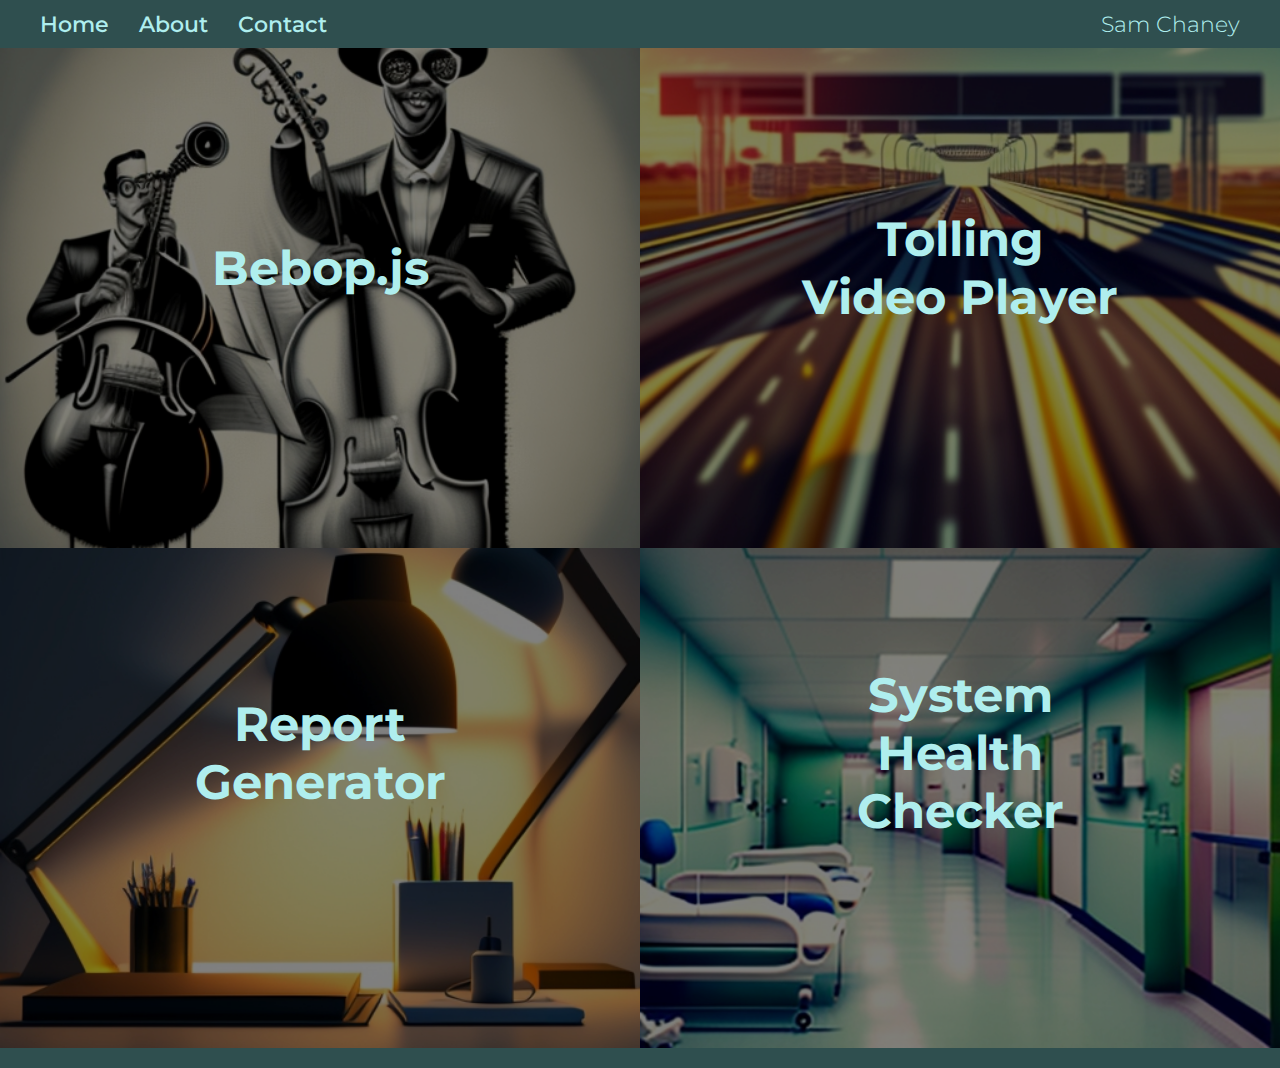
==== public_html/index.html @ 0c4fa0c6 "Initial commit" ====
<!DOCTYPE html>
<html>
<head>
    <title>TheRealSamChaney.com</title>
    <link rel="icon"  type="image/x-icon" href="/images/favicon.ico">
    <link rel="preconnect" href="https://fonts.googleapis.com">
    <link rel="preconnect" href="https://fonts.gstatic.com" crossorigin>
    <link href="https://fonts.googleapis.com/css2?family=Montserrat:ital,wght@0,100;0,200;0,300;0,400;0,700;1,100;1,200;1,400;1,700&display=swap" rel="stylesheet"> 
    <link rel="stylesheet" href="style.css" >
</head>

<body>
    <div class="container">
        <div class="nav">
            <div class="left">
                <div class="nav-link">
                    <a href="index.html">home</a>
                </div>
                <div class="nav-link">
                    <a href="about.html">about</a>
                </div>
                <div class="nav-link">
                    <a href="contact.html">contact</a>
                </div>

            </div>
            <div class="right">
                <div class="brand">
                    <div>sam chaney</div>
                </div>
            </div>
        </div>

        <div class="content">
            <!--#echo var="DATE_LOCAL" --> 

            <div class="portfolio-items">

                <a href="bebop.html">
                    <div class="portfolio-item">
                        <div class="portfolio-background" style="background-image:url(images/aijazz.jpg)">
                        </div>
                        
                        <div class="portfolio-content">
                            <div class="portfolio-logo">
                                <!-- <img src="images/bebopIcon.png"> -->
                                Bebop.js
                            </div>
                            <div class="portfolio-subtitle">
                                JavaScript jazz generator
                            </div>
                        </div>
                    </div>
                </a>

                <a href="tollingaudit.html">

                    <div class="portfolio-item">
                        
                        <div class="portfolio-background" style="background-image:url(images/aitollpoint.jpg)">
                        </div>
                        
                        <div class="portfolio-content">
                            <div class="portfolio-logo">
                                Tolling Video Player
                            </div>
                            <div class="portfolio-subtitle">
                                .NET video player for auditing tolling systems
                            </div>
                        </div>
                    </div>
                </a>

                <a href="tollingreport.html">
                    <div class="portfolio-item">
                        <div class="portfolio-background" style="background-image:url(images/aireports.jpg)">
                        </div>
                        
                        <div class="portfolio-content">
                            <div class="portfolio-logo">
                                Report Generator
                            </div>
                            <div class="portfolio-subtitle">
                                Django web app to automatically generate customer reports 
                            </div>
                        </div>
                    </div>
                </a>

                <a href="tollingdevice.html">
                    <div class="portfolio-item">
                        <div class="portfolio-background" style="background-image:url(images/aihospital.jpg)">
                        </div>
                        
                        <div class="portfolio-content">
                            <div class="portfolio-logo">
                                System Health Checker
                            </div>
                            <div class="portfolio-subtitle">
                                Python app to check health of hundreds of devices in a snap
                            </div>
                        </div>
                    </div>
                </a>


            </div>

        </div>
    </div>

</body>

<script>
    const portfolioItems = document.querySelectorAll('.portfolio-item'); 

    portfolioItems.forEach(portfoioItem => {
        portfoioItem.addEventListener('mouseover', () =>{portfoioItem.childNodes[1].classList.add('img-darken');})
        portfoioItem.addEventListener('mouseout', () =>{portfoioItem.childNodes[1].classList.remove('img-darken');})
    })
</script>

</html>
---- public_html/style.css ----
:root {
    --background-color: darkslategray;
    --main-color: paleturquoise;
    --accent-color: mediumslateblue;
    --accent-opposite: gold;
    --nav-font-size: 1.4em;
    --main-font-size: 1.1em;
    --transition-time: .8s;
    --margin: 10px;
    --margin-body: 20px;
    --logo-font-size: xxx-large;
    --subtitle-font-weight: 600;
    --button-background-color: dimgray;
    --button-hover-color: darkslategray
}

/****** Main Styles ******/

body {
    margin:var(--margin-body);
    margin-top: 0px;
    background-color :var(--background-color);
    color: var(--main-color);
    font-family: 'Montserrat', Helvetica, sans-serif;
}

.container {
    display: grid;
    grid-template-columns: 1fr; /* fractional unit */
}

.content {
    font-size: var(--main-font-size); 
}

p { 
    font-size: var(--main-font-size);
    text-indent: 2em;
}

a {
    color: var(--main-color);
    transition: color var(--transition-time);
}

a:hover {
    color: var(--accent-color);
}

.note {
    font-size: .9em !important;
}

/****** Nav Styles ******/

.left {
    display: flex;
}

.right {
    display: flex;
    font-weight: 300;
}

.brand {
    margin-right: var(--margin);
    /* display: flex; */
    font-size: var(--nav-font-size);
}

.nav {
    display: flex;
    font-weight: 550;
    justify-content:space-between;
    text-transform: capitalize;
    margin: var(--margin);
}

.nav > .left > div {
    margin-right: 20px;
    font-size: var(--nav-font-size);
}

.nav-link {
    height: 22px;
    border-bottom: 2px solid transparent; /*hidden underline is necessary to stop stuff shifting around or jarring pop-in when visible one appears */
    transition: border-bottom var(--transition-time);
    margin-inline: var(--margin);
    font-size: var(--nav-font-size);
}

.nav-link:hover { /*this is a psuedo state*/
    border-bottom: 2px solid var(--accent-color);/*this is the definition of the bottom border once it becomes visible*/
}

.nav-link a {
    color: var(--main-color);
    text-decoration: none;
    transition: color var(--transition-time)
}

.nav-link a:hover {
    color: var(--accent-color);
}

/****** Portfolio Styles ******/
.portfolio-items {
    margin-left: calc(-1 * var(--margin-body));
    margin-right: calc(-1 * var(--margin-body));
    display: grid;
    grid-template-columns: 1fr 1fr; /* Add more for more portfolio item columns */
}

.portfolio-item {
    position: relative;
}

.portfolio-background {
    filter:brightness(.5);
    height: 500px;
    width: 100%;
    background-size: cover;
    background-position: center;
    background-repeat: no-repeat;
}

.portfolio-content {
    position: absolute;
    top: 50%;
    left: 50%;
    transform: translate(-50%, -50%);
    text-align: center;
}

.portfolio-logo { /* This is for text-based logos */
    font-weight: 700;
    color: var(--main-color);
    font-size:var(--logo-font-size);
}

.portfolio-logo img {
    width: 50%;
    margin-bottom: 10px;
}

.portfolio-content .portfolio-subtitle {
    font-weight: var(--subtitle-font-weight);
    transition: 1s;
    font-size:var(--nav-font-size);
    /* margin: 10rem; */
    color: transparent;
}

.portfolio-content:hover .portfolio-subtitle {
    font-weight: var(--subtitle-font-weight);
    color: var(--main-color)
}

.img-darken { /* Use JavaScript to call this on hover events */
    transition: 1s;
    filter: brightness(.2);
}

/***** About Page Styles ****/
.columns {
    display: grid;
    grid-template-columns: 1fr 1fr;
    /* border: 1px solid rgb(255, 0, 0); */
    /* padding-right: 60px; */
    /* column-gap: 50; */
    padding-right: 200px;
    padding-left: 0px;

}

.column {
    display: flex;
    flex-wrap: wrap; /* this fixes children of column having flex and being in a single row */
    justify-content: center;
    align-content: center;
    /* border: 1px solid black; */
}

.profile-img img {
    max-width: 500px; /*% refers to grid*/
    /* border: 1px solid black; */
}

.profile-content h1 {
    color: var(--main-color);
}

/* Bebop Style */

input[type = "radio"]{
opacity: 0;
width: 0;
margin: 0;
}

input[type = "radio"]:checked + label.radioLabel{ /*Selected button*/
    outline-color: var(--accent-color);
	outline-style: solid;
	background-color: var(--button-background-color);
}
label.radioLabel:hover {
	background-color: var(--button-hover-color);
}
label.radioLabel {
	outline-color: var(--main-color);
	outline-style: solid;
	background-color: var(--button-background-color);
	box-sizing: border-box;
	padding:3px;
	position: relative;
	line-height: 20px;
	display: inline-block;
	margin-top: 15px;
	transition:1s;
}
button {
	border:none;
}
.button:hover {
	background-color: var(--button-hover-color);
}
.button {
	outline-color: var();
	outline-style: solid;
	background-color: var(--button-background-color);
	color:var(--main-color);
	box-sizing: border-box;
	padding:3px;
	position: relative;
	line-height: 20px;
	display: inline-block;
	margin-top: 15px;
	transition: 1s;
}
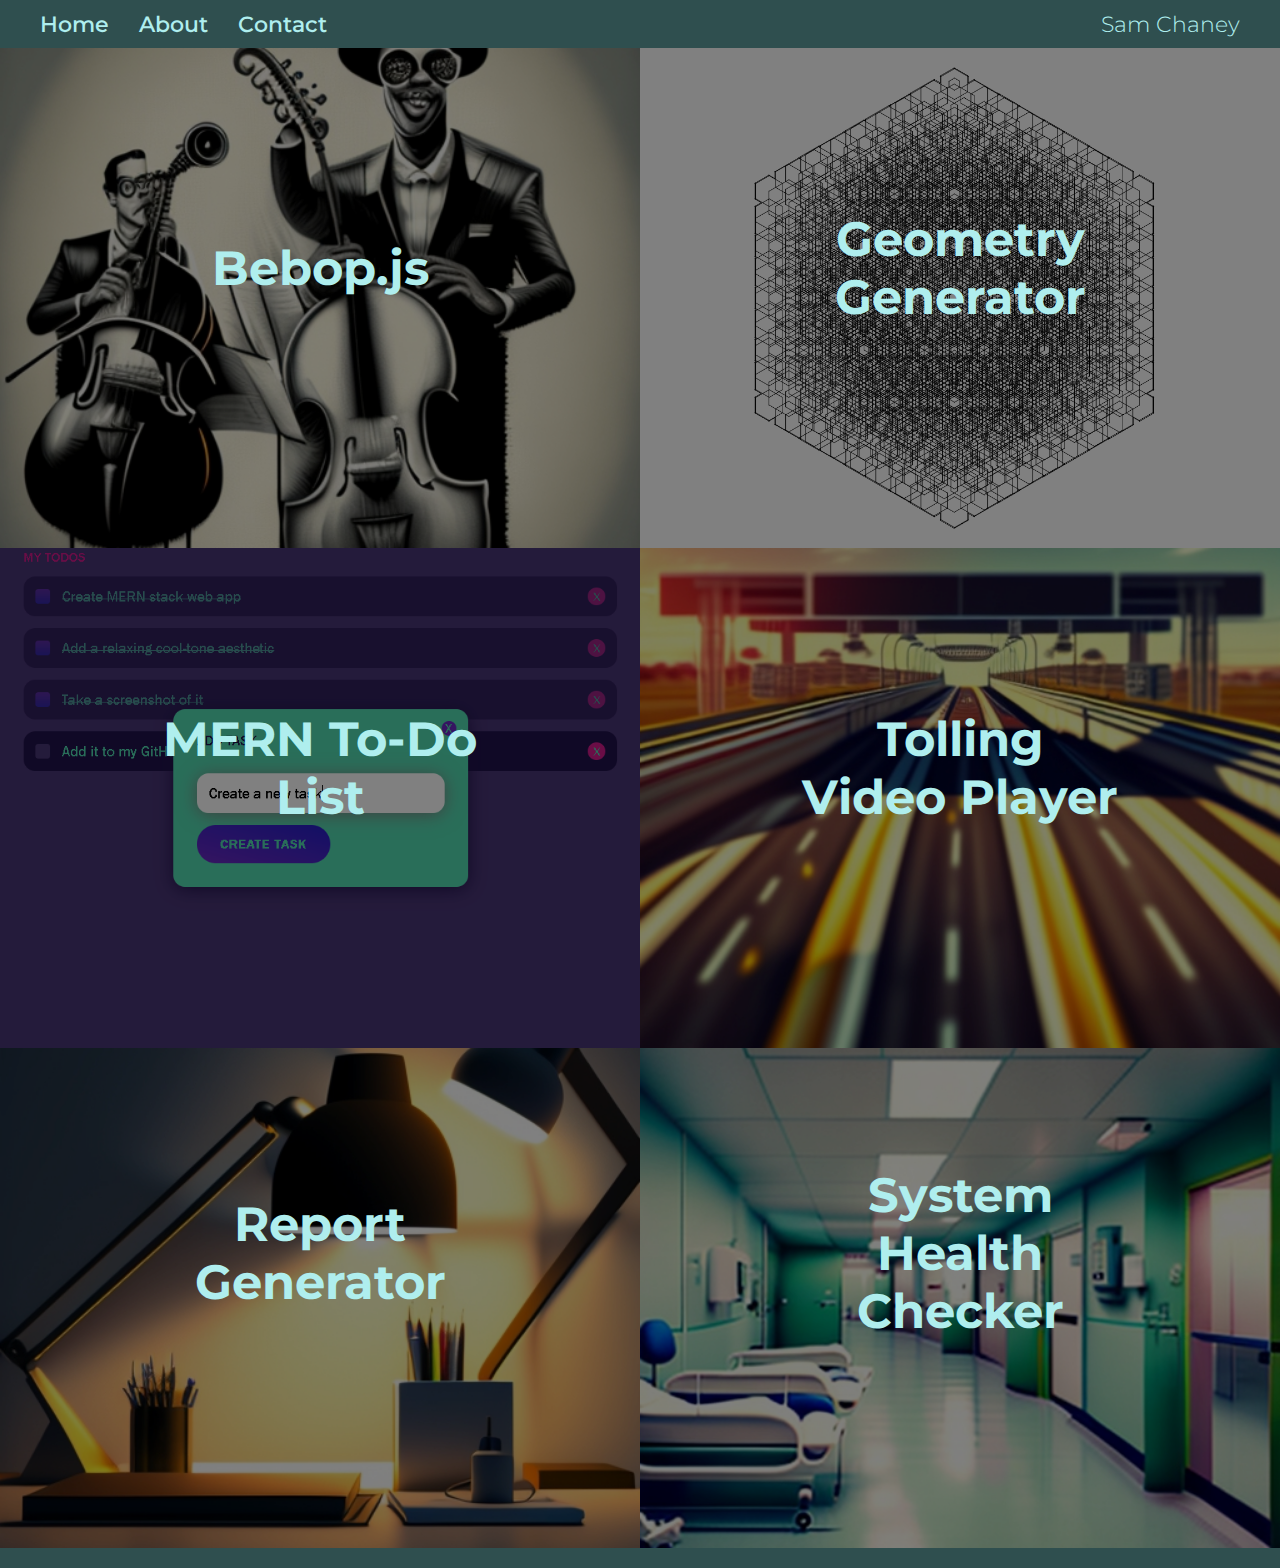
==== commit 05972530: "Added pages for geometry generator and MERN ToDo. Got PyScript working to connect geometry_generator" ====
--- a/public_html/index.html
+++ b/public_html/index.html
@@ -45,6 +45,38 @@
                             <div class="portfolio-logo">
                                 <!-- <img src="images/bebopIcon.png"> -->
                                 Bebop.js
+                            </div>
+                            <div class="portfolio-subtitle">
+                                JavaScript jazz generator
+                            </div>
+                        </div>
+                    </div>
+                </a>
+
+                <a href="geometry_generator.html">
+                    <div class="portfolio-item">
+                        <div class="portfolio-background" style="background-image:url(images/geometry_generator.png)">
+                        </div>
+                        <div class="portfolio-content">
+                            <div class="portfolio-logo">
+                                <!-- <img src="images/bebopIcon.png"> -->
+                                Geometry Generator
+                            </div>
+                            <div class="portfolio-subtitle">
+                                JavaScript jazz generator
+                            </div>
+                        </div>
+                    </div>
+                </a>
+
+                <a href="mern_to_do.html">
+                    <div class="portfolio-item">
+                        <div class="portfolio-background" style="background-image:url(images/mern_to_do.png)">
+                        </div>
+                        <div class="portfolio-content">
+                            <div class="portfolio-logo">
+                                <!-- <img src="images/bebopIcon.png"> -->
+                                MERN To-Do List
                             </div>
                             <div class="portfolio-subtitle">
                                 JavaScript jazz generator
--- a/public_html/style.css
+++ b/public_html/style.css
@@ -24,13 +24,18 @@
     font-family: 'Montserrat', Helvetica, sans-serif;
 }
 
+h1 {
+    display: flex;
+    justify-content: center;
+}
+
 .container {
     display: grid;
     grid-template-columns: 1fr; /* fractional unit */
 }
 
 .content {
-    font-size: var(--main-font-size); 
+    font-size: var(--main-font-size);
 }
 
 p { 
@@ -159,6 +164,21 @@
 .img-darken { /* Use JavaScript to call this on hover events */
     transition: 1s;
     filter: brightness(.2);
+}
+
+.svg-container{
+    display: flex;
+    flex-direction: column;
+    justify-content: center;
+    align-items: center;
+}
+
+
+svg{
+    height: auto;
+    margin-top: var(--margin-body);
+    margin-bottom: var(--margin-body);
+
 }
 
 /***** About Page Styles ****/
@@ -173,6 +193,14 @@
 
 }
 
+@media (max-width: 2000px) {
+    .columns {
+        grid-template-columns: 1fr;
+        grid-template-rows: auto auto;
+    }
+    
+}
+
 .column {
     display: flex;
     flex-wrap: wrap; /* this fixes children of column having flex and being in a single row */
@@ -202,6 +230,7 @@
     outline-color: var(--accent-color);
 	outline-style: solid;
 	background-color: var(--button-background-color);
+
 }
 label.radioLabel:hover {
 	background-color: var(--button-hover-color);
@@ -211,29 +240,37 @@
 	outline-style: solid;
 	background-color: var(--button-background-color);
 	box-sizing: border-box;
-	padding:3px;
+	padding:5px;
+    margin: 7px;
 	position: relative;
 	line-height: 20px;
 	display: inline-block;
 	margin-top: 15px;
 	transition:1s;
 }
-button {
-	border:none;
-}
+
 .button:hover {
 	background-color: var(--button-hover-color);
 }
+
+#runBebop{
+    display: flex;
+    justify-content: center;
+}
+
 .button {
-	outline-color: var();
+    font-size: 1.5em;
+    font-weight: 1000;
+    display: flex !important;
+    justify-content: center !important; 
+    width: 200px;
+    border: 0px;
+	outline-color: var(--main-color);
 	outline-style: solid;
 	background-color: var(--button-background-color);
 	color:var(--main-color);
-	box-sizing: border-box;
 	padding:3px;
-	position: relative;
-	line-height: 20px;
-	display: inline-block;
+	/* line-height: 20px; */
 	margin-top: 15px;
 	transition: 1s;
 }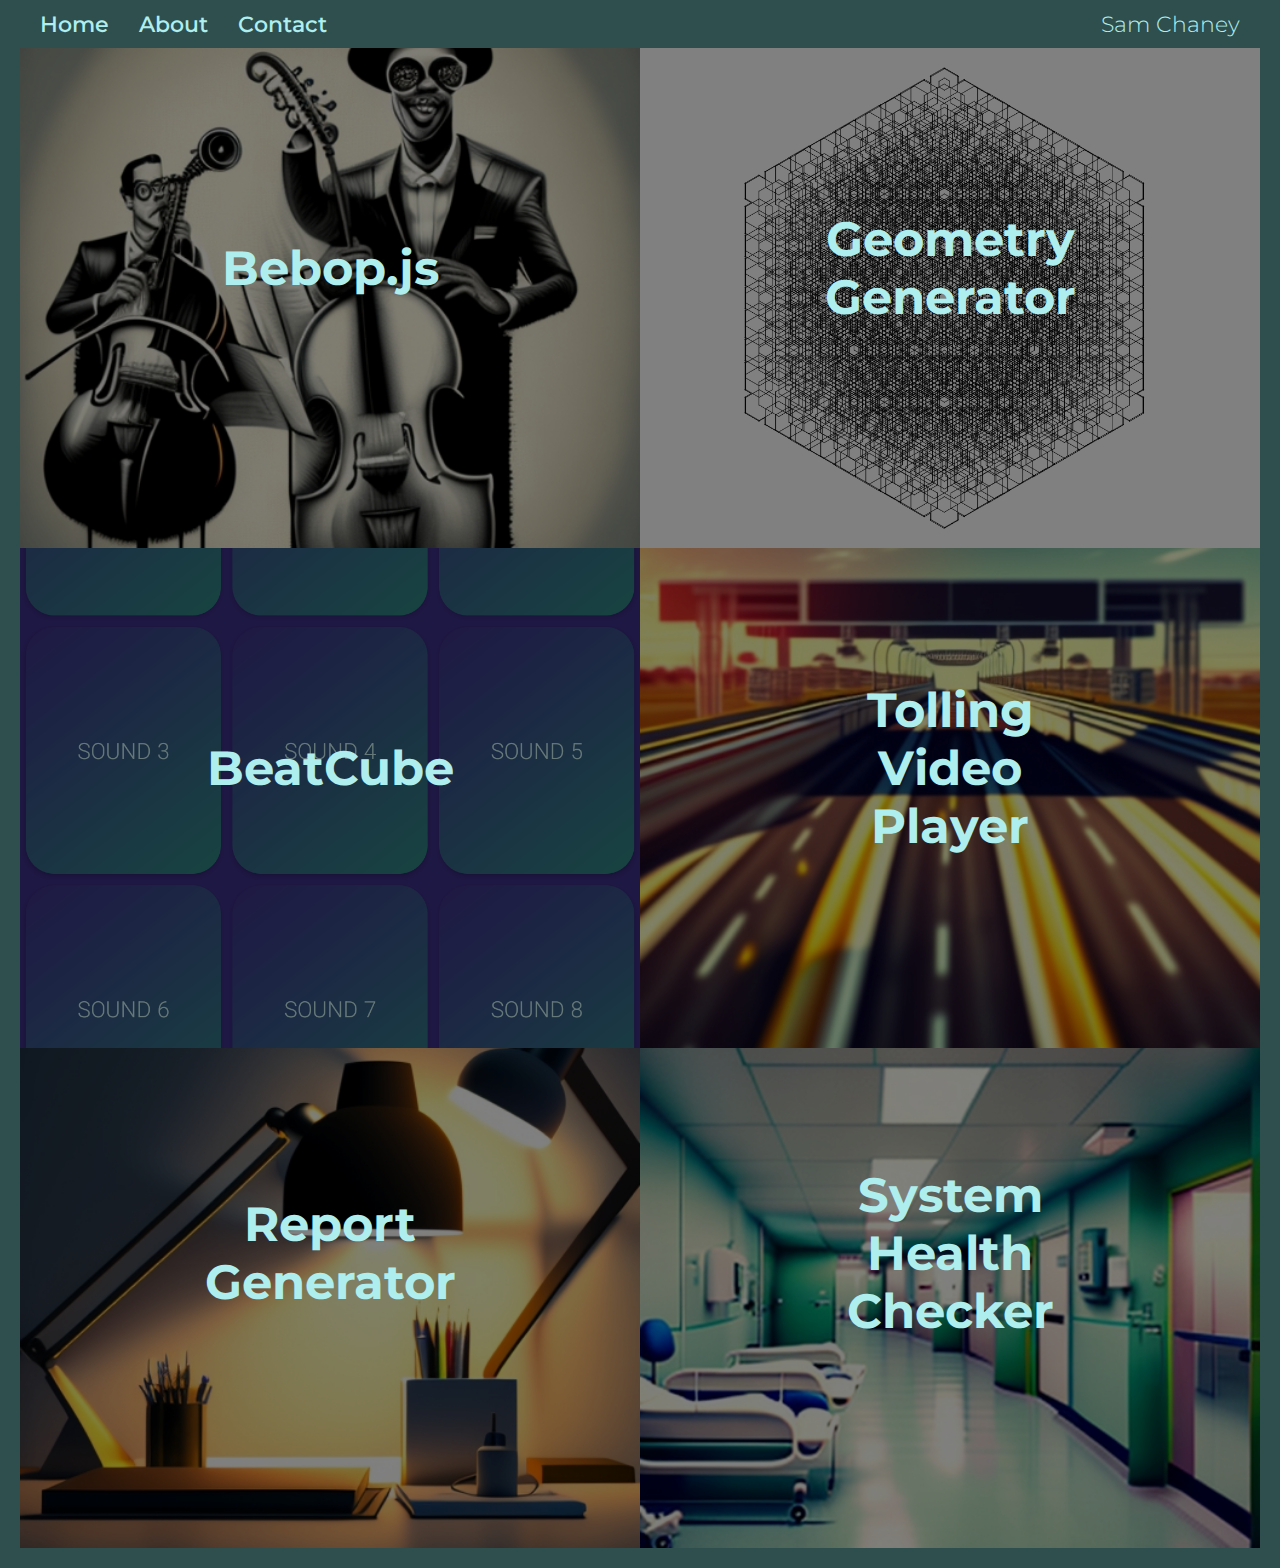
==== commit 673bc65b: "Created BeatCube page and added iamges for it. Updated geometry_generator code, interface and html p" ====
--- a/public_html/index.html
+++ b/public_html/index.html
@@ -63,23 +63,23 @@
                                 Geometry Generator
                             </div>
                             <div class="portfolio-subtitle">
-                                JavaScript jazz generator
+                                Python Vector Graphics Pattern Maker
                             </div>
                         </div>
                     </div>
                 </a>
 
-                <a href="mern_to_do.html">
+                <a href="beatcube.html">
                     <div class="portfolio-item">
-                        <div class="portfolio-background" style="background-image:url(images/mern_to_do.png)">
+                        <div class="portfolio-background" style="background-image:url(images/BeatCubeScreenShotPlay.png )">
                         </div>
                         <div class="portfolio-content">
                             <div class="portfolio-logo">
                                 <!-- <img src="images/bebopIcon.png"> -->
-                                MERN To-Do List
+                                BeatCube
                             </div>
                             <div class="portfolio-subtitle">
-                                JavaScript jazz generator
+                                Java Android Music Application
                             </div>
                         </div>
                     </div>
--- a/public_html/style.css
+++ b/public_html/style.css
@@ -29,6 +29,17 @@
     justify-content: center;
 }
 
+h2 {
+    margin-left: 70px;
+}
+
+
+h3 {
+    /* margin-left: 20px; */
+    display: flex;
+    justify-content: center;
+}
+
 .container {
     display: grid;
     grid-template-columns: 1fr; /* fractional unit */
@@ -36,6 +47,8 @@
 
 .content {
     font-size: var(--main-font-size);
+    margin-left: var(--margin-body);
+    margin-right: var(--margin-body);
 }
 
 p { 
@@ -166,6 +179,44 @@
     filter: brightness(.2);
 }
 
+.centered-image{
+    display: block;
+    margin-left: auto;
+    margin-right: auto;
+    width: 250px;
+}
+
+.two-column-section{
+    display: grid;
+    grid-template-columns: 1fr 1fr;
+    gap: 20px;
+    margin-bottom: 60px;
+    /* margin-left: 20px;
+    margin-right: 20px; */
+}
+
+.two-column-text{
+    display: flex;
+    flex-direction: column;
+    align-items:center;
+    justify-content:start;
+}
+
+.two-column-image{
+    display: flex;
+    align-items: center;
+    justify-content: center;
+    /* margin:  40px; */
+}
+
+.centered h2 {
+    display: flex;
+    justify-content: center;
+    margin-top: 0px;
+    margin-bottom: 0px;
+}
+
+/* Geometry Generator Styles */
 .svg-container{
     display: flex;
     flex-direction: column;
@@ -173,11 +224,24 @@
     align-items: center;
 }
 
+#svg-output{
+
+}
 
 svg{
-    height: auto;
-    margin-top: var(--margin-body);
-    margin-bottom: var(--margin-body);
+    /* margin-top: var(--margin-body);
+    margin-bottom: var(--margin-body); */
+}
+
+polygon{
+    fill:none;
+    stroke: var(--accent-opposite);
+    stroke-width: 2px;
+}
+
+.ͼm{
+    /* This is the PyScript comment style */
+    color:var(--accent-opposite)
 
 }
 
@@ -188,12 +252,12 @@
     /* border: 1px solid rgb(255, 0, 0); */
     /* padding-right: 60px; */
     /* column-gap: 50; */
-    padding-right: 200px;
+    padding-right: 0px;
     padding-left: 0px;
 
 }
 
-@media (max-width: 2000px) {
+@media (max-width: 200px) {
     .columns {
         grid-template-columns: 1fr;
         grid-template-rows: auto auto;
@@ -205,7 +269,7 @@
     display: flex;
     flex-wrap: wrap; /* this fixes children of column having flex and being in a single row */
     justify-content: center;
-    align-content: center;
+    align-content: start;
     /* border: 1px solid black; */
 }
 
